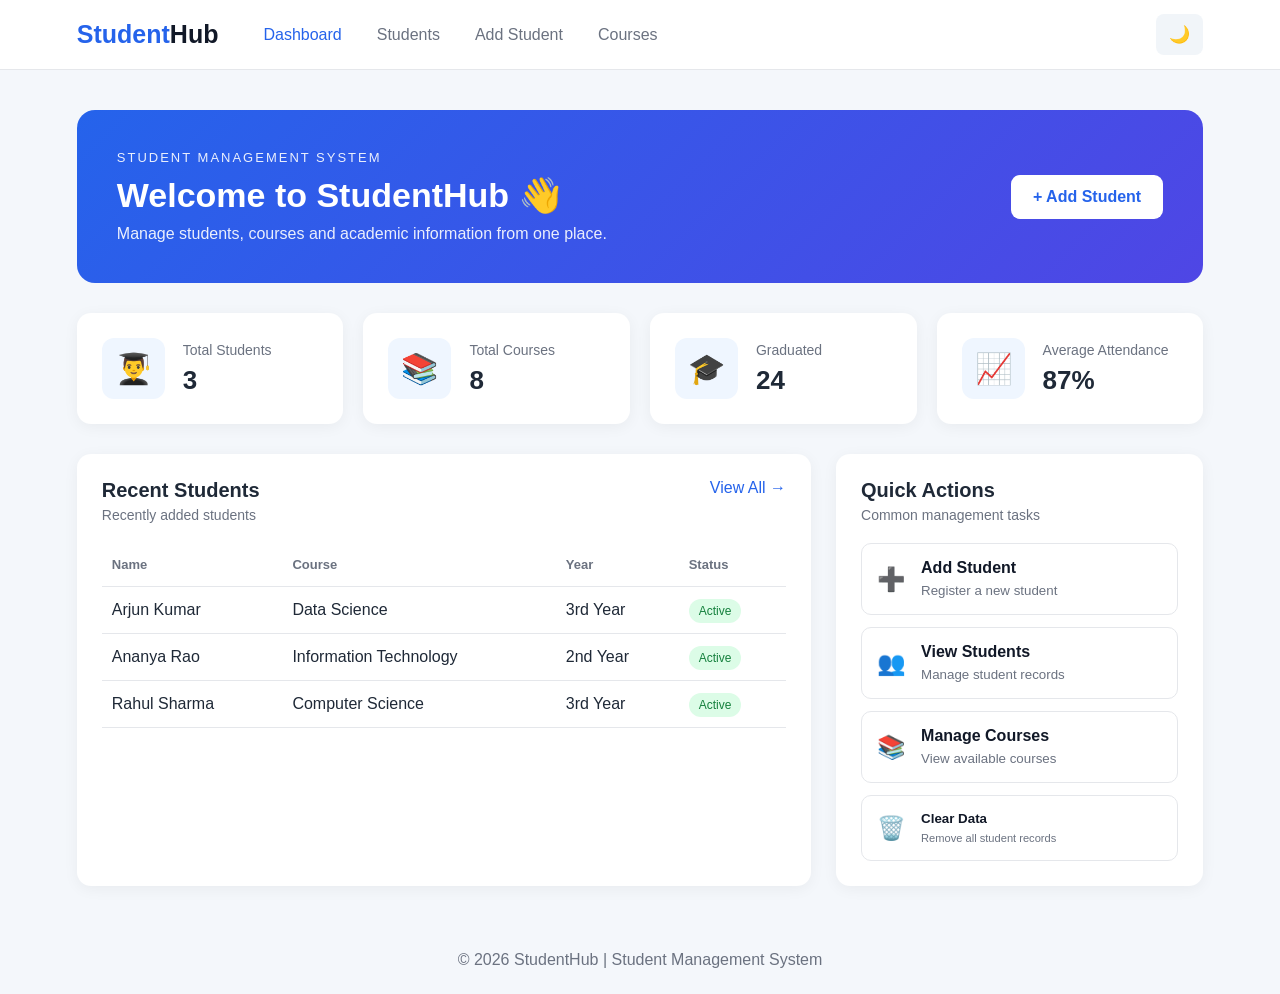
==== index.html @ ee4e0fce "Created Student Management System" ====
<!DOCTYPE html>
<html lang="en">
<head>
    <meta charset="UTF-8">
    <meta name="viewport" content="width=device-width, initial-scale=1.0">
    <title>Student Management System</title>
    <link rel="stylesheet" href="css/style.css">
</head>
<body>

    <header class="topbar">
        <div class="logo">Student<span>Hub</span></div>

        <nav>
            <a href="index.html" class="active">Dashboard</a>
            <a href="students.html">Students</a>
            <a href="add-student.html">Add Student</a>
            <a href="courses.html">Courses</a>
        </nav>

        <button class="theme-btn" onclick="toggleTheme()">🌙</button>
    </header>

    <main class="container">

        <section class="welcome">
            <div>
                <p class="small-title">STUDENT MANAGEMENT SYSTEM</p>
                <h1>Welcome to StudentHub 👋</h1>
                <p>Manage students, courses and academic information from one place.</p>
            </div>

            <a href="add-student.html" class="primary-btn">
                + Add Student
            </a>
        </section>

        <section class="stats">

            <div class="stat-card">
                <div class="stat-icon">👨‍🎓</div>
                <div>
                    <p>Total Students</p>
                    <h2 id="totalStudents">0</h2>
                </div>
            </div>

            <div class="stat-card">
                <div class="stat-icon">📚</div>
                <div>
                    <p>Total Courses</p>
                    <h2>8</h2>
                </div>
            </div>

            <div class="stat-card">
                <div class="stat-icon">🎓</div>
                <div>
                    <p>Graduated</p>
                    <h2>24</h2>
                </div>
            </div>

            <div class="stat-card">
                <div class="stat-icon">📈</div>
                <div>
                    <p>Average Attendance</p>
                    <h2>87%</h2>
                </div>
            </div>

        </section>

        <section class="content-grid">

            <div class="card">
                <div class="card-header">
                    <div>
                        <h2>Recent Students</h2>
                        <p>Recently added students</p>
                    </div>

                    <a href="students.html">View All →</a>
                </div>

                <div class="table-container">
                    <table>
                        <thead>
                            <tr>
                                <th>Name</th>
                                <th>Course</th>
                                <th>Year</th>
                                <th>Status</th>
                            </tr>
                        </thead>

                        <tbody id="recentStudents">
                        </tbody>
                    </table>
                </div>
            </div>

            <div class="card">
                <div class="card-header">
                    <div>
                        <h2>Quick Actions</h2>
                        <p>Common management tasks</p>
                    </div>
                </div>

                <div class="quick-actions">

                    <a href="add-student.html" class="action">
                        <span>➕</span>
                        <div>
                            <strong>Add Student</strong>
                            <small>Register a new student</small>
                        </div>
                    </a>

                    <a href="students.html" class="action">
                        <span>👥</span>
                        <div>
                            <strong>View Students</strong>
                            <small>Manage student records</small>
                        </div>
                    </a>

                    <a href="courses.html" class="action">
                        <span>📚</span>
                        <div>
                            <strong>Manage Courses</strong>
                            <small>View available courses</small>
                        </div>
                    </a>

                    <button class="action" onclick="clearStudents()">
                        <span>🗑️</span>
                        <div>
                            <strong>Clear Data</strong>
                            <small>Remove all student records</small>
                        </div>
                    </button>

                </div>
            </div>

        </section>

    </main>

    <footer>
        <p>© 2026 StudentHub | Student Management System</p>
    </footer>

    <script src="js/main.js"></script>

</body>
</html>
---- css/style.css ----
* {
    margin: 0;
    padding: 0;
    box-sizing: border-box;
}

body {
    font-family: Arial, sans-serif;
    background: #f4f7fb;
    color: #1f2937;
    min-height: 100vh;
}

.topbar {
    background: #ffffff;
    height: 70px;
    display: flex;
    align-items: center;
    padding: 0 6%;
    border-bottom: 1px solid #e5e7eb;
    gap: 40px;
}

.logo {
    font-size: 25px;
    font-weight: bold;
    color: #2563eb;
}

.logo span {
    color: #111827;
}

nav {
    display: flex;
    gap: 25px;
    flex: 1;
}

nav a {
    text-decoration: none;
    color: #6b7280;
    font-weight: 500;
    padding: 25px 5px;
}

nav a:hover,
nav a.active {
    color: #2563eb;
}

.theme-btn {
    border: none;
    background: #f1f5f9;
    padding: 10px 13px;
    border-radius: 8px;
    cursor: pointer;
    font-size: 17px;
}

.container {
    width: 88%;
    max-width: 1300px;
    margin: 40px auto;
}

.welcome {
    background: linear-gradient(135deg, #2563eb, #4f46e5);
    color: white;
    padding: 40px;
    border-radius: 18px;
    display: flex;
    justify-content: space-between;
    align-items: center;
    margin-bottom: 30px;
}

.small-title {
    font-size: 13px;
    letter-spacing: 2px;
    opacity: 0.8;
    margin-bottom: 10px;
}

.welcome h1 {
    font-size: 34px;
    margin-bottom: 10px;
}

.welcome p {
    opacity: 0.9;
}

.primary-btn {
    background: white;
    color: #2563eb;
    padding: 13px 22px;
    border-radius: 9px;
    text-decoration: none;
    font-weight: bold;
}

.stats {
    display: grid;
    grid-template-columns: repeat(4, 1fr);
    gap: 20px;
    margin-bottom: 30px;
}

.stat-card {
    background: white;
    padding: 25px;
    border-radius: 14px;
    display: flex;
    align-items: center;
    gap: 18px;
    box-shadow: 0 3px 15px rgba(0, 0, 0, 0.05);
}

.stat-icon {
    font-size: 30px;
    background: #eff6ff;
    padding: 13px;
    border-radius: 12px;
}

.stat-card p {
    color: #6b7280;
    font-size: 14px;
    margin-bottom: 7px;
}

.stat-card h2 {
    font-size: 26px;
}

.content-grid {
    display: grid;
    grid-template-columns: 2fr 1fr;
    gap: 25px;
}

.card {
    background: white;
    border-radius: 14px;
    padding: 25px;
    box-shadow: 0 3px 15px rgba(0, 0, 0, 0.05);
}

.card-header {
    display: flex;
    justify-content: space-between;
    margin-bottom: 20px;
}

.card-header h2 {
    font-size: 20px;
    margin-bottom: 5px;
}

.card-header p {
    color: #6b7280;
    font-size: 14px;
}

.card-header a {
    color: #2563eb;
    text-decoration: none;
}

table {
    width: 100%;
    border-collapse: collapse;
}

th,
td {
    text-align: left;
    padding: 14px 10px;
    border-bottom: 1px solid #e5e7eb;
}

th {
    color: #6b7280;
    font-size: 13px;
}

.status {
    background: #dcfce7;
    color: #15803d;
    padding: 5px 10px;
    border-radius: 20px;
    font-size: 12px;
}

.quick-actions {
    display: flex;
    flex-direction: column;
    gap: 12px;
}

.action {
    display: flex;
    align-items: center;
    gap: 15px;
    padding: 15px;
    border: 1px solid #e5e7eb;
    border-radius: 10px;
    text-decoration: none;
    color: #111827;
    background: white;
    cursor: pointer;
    text-align: left;
}

.action:hover {
    background: #f8fafc;
    border-color: #2563eb;
}

.action span {
    font-size: 23px;
}

.action strong {
    display: block;
    margin-bottom: 4px;
}

.action small {
    color: #6b7280;
}

footer {
    text-align: center;
    padding: 25px;
    color: #6b7280;
    margin-top: 30px;
}

@media (max-width: 900px) {
    .stats {
        grid-template-columns: repeat(2, 1fr);
    }

    .content-grid {
        grid-template-columns: 1fr;
    }

    nav {
        display: none;
    }
}

@media (max-width: 600px) {
    .stats {
        grid-template-columns: 1fr;
    }

    .welcome {
        flex-direction: column;
        align-items: flex-start;
        gap: 25px;
    }

    .welcome h1 {
        font-size: 26px;
    }
}
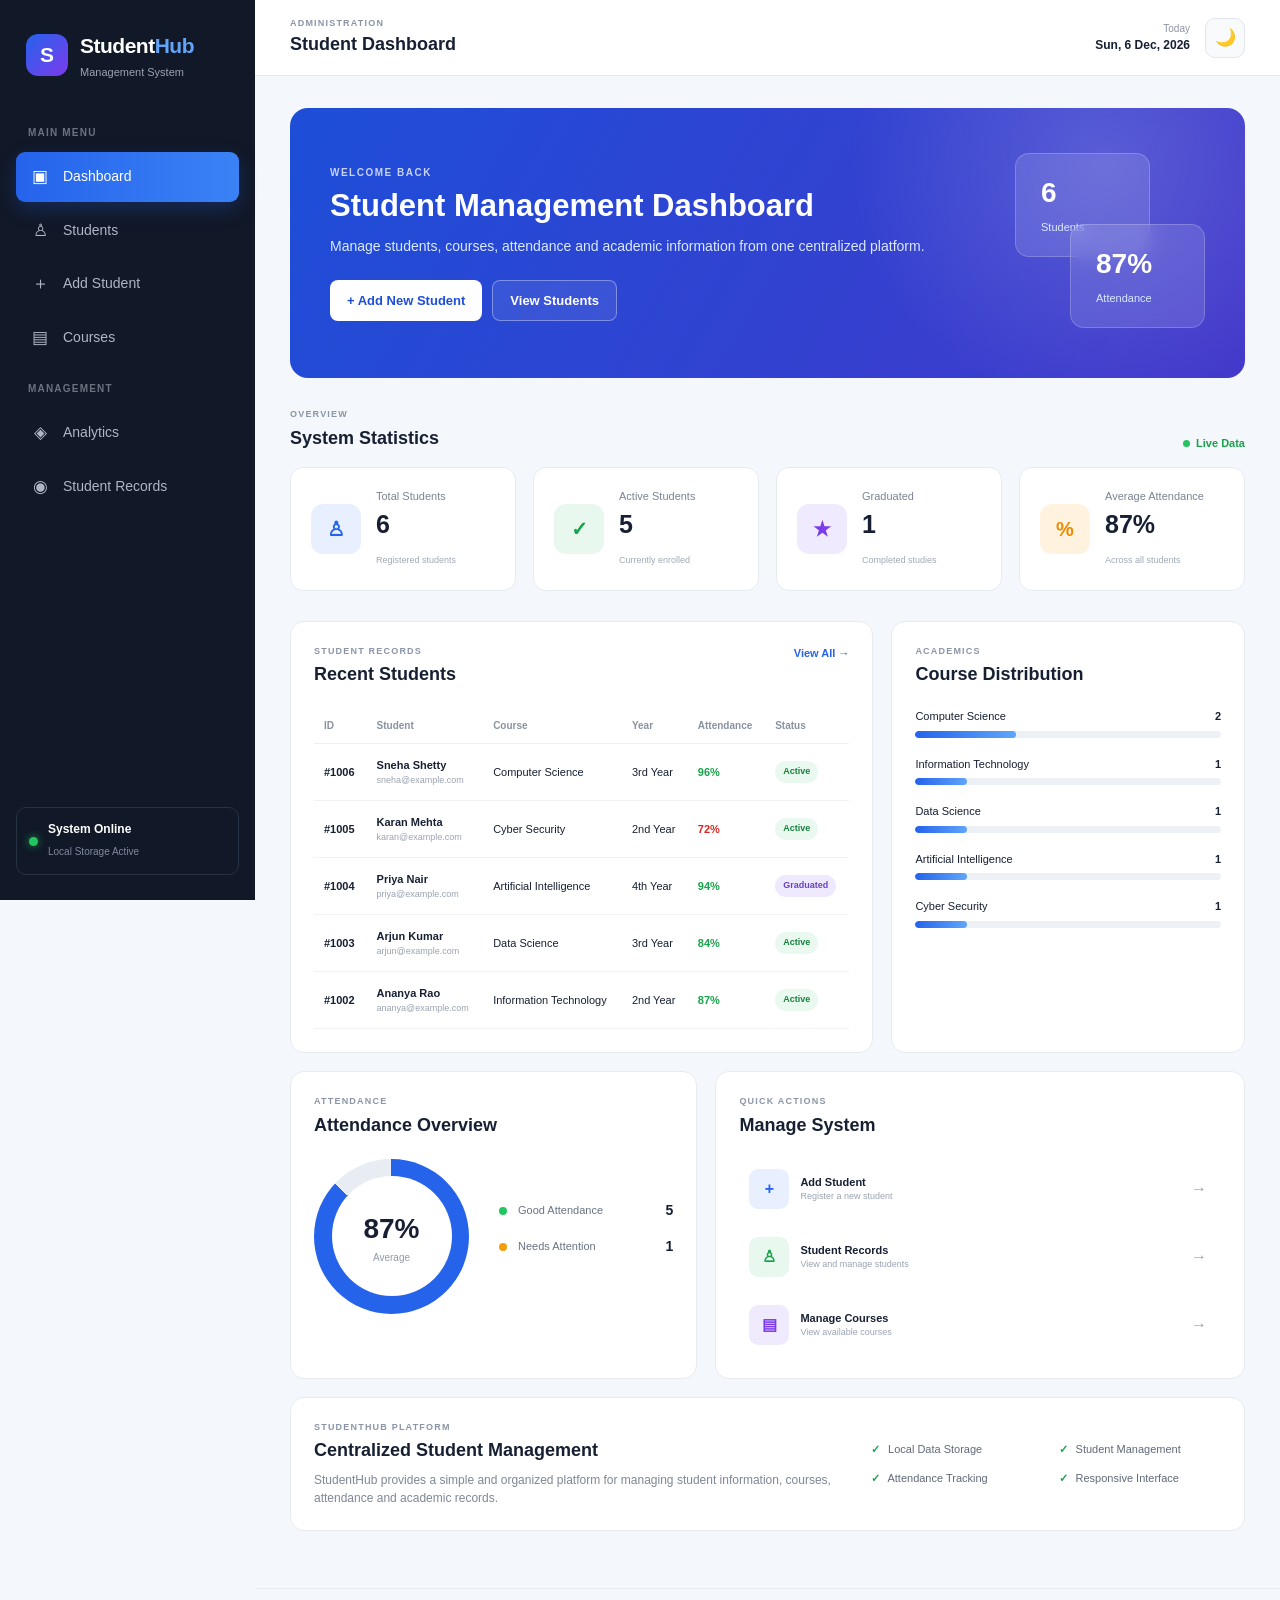
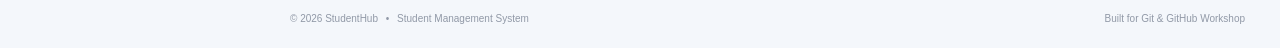
==== commit ff529a95: "Upgraded StudentHub professional dashboard" ====
--- a/index.html
+++ b/index.html
@@ -1,159 +1,638 @@
 <!DOCTYPE html>
 <html lang="en">
+
 <head>
     <meta charset="UTF-8">
     <meta name="viewport" content="width=device-width, initial-scale=1.0">
-    <title>Student Management System</title>
+
+    <title>StudentHub - Dashboard</title>
+
     <link rel="stylesheet" href="css/style.css">
 </head>
+
 <body>
 
-    <header class="topbar">
-        <div class="logo">Student<span>Hub</span></div>
-
-        <nav>
-            <a href="index.html" class="active">Dashboard</a>
-            <a href="students.html">Students</a>
-            <a href="add-student.html">Add Student</a>
-            <a href="courses.html">Courses</a>
+    <!-- SIDEBAR -->
+
+    <aside class="sidebar">
+
+        <div class="brand">
+            <div class="brand-icon">S</div>
+
+            <div>
+                <h2>Student<span>Hub</span></h2>
+                <p>Management System</p>
+            </div>
+        </div>
+
+
+        <nav class="sidebar-nav">
+
+            <p class="nav-title">MAIN MENU</p>
+
+            <a href="index.html" class="nav-link active">
+                <span>▣</span>
+                Dashboard
+            </a>
+
+            <a href="students.html" class="nav-link">
+                <span>♙</span>
+                Students
+            </a>
+
+            <a href="add-student.html" class="nav-link">
+                <span>＋</span>
+                Add Student
+            </a>
+
+            <a href="courses.html" class="nav-link">
+                <span>▤</span>
+                Courses
+            </a>
+
+            <p class="nav-title">MANAGEMENT</p>
+
+            <a href="dashboard.html" class="nav-link">
+                <span>◈</span>
+                Analytics
+            </a>
+
+            <a href="students.html" class="nav-link">
+                <span>◉</span>
+                Student Records
+            </a>
+
         </nav>
 
-        <button class="theme-btn" onclick="toggleTheme()">🌙</button>
-    </header>
-
-    <main class="container">
-
-        <section class="welcome">
-            <div>
-                <p class="small-title">STUDENT MANAGEMENT SYSTEM</p>
-                <h1>Welcome to StudentHub 👋</h1>
-                <p>Manage students, courses and academic information from one place.</p>
+
+        <div class="sidebar-bottom">
+
+            <div class="system-status">
+                <span class="status-dot"></span>
+
+                <div>
+                    <strong>System Online</strong>
+                    <small>Local Storage Active</small>
+                </div>
             </div>
 
-            <a href="add-student.html" class="primary-btn">
-                + Add Student
-            </a>
-        </section>
-
-        <section class="stats">
-
-            <div class="stat-card">
-                <div class="stat-icon">👨‍🎓</div>
+        </div>
+
+    </aside>
+
+
+    <!-- MAIN AREA -->
+
+    <div class="main-wrapper">
+
+        <!-- TOPBAR -->
+
+        <header class="topbar">
+
+            <div class="mobile-brand">
+                Student<span>Hub</span>
+            </div>
+
+            <div class="topbar-left">
+
+                <button
+                    class="mobile-menu"
+                    onclick="toggleSidebar()"
+                    aria-label="Open menu"
+                >
+                    ☰
+                </button>
+
                 <div>
-                    <p>Total Students</p>
-                    <h2 id="totalStudents">0</h2>
-                </div>
+                    <p class="topbar-label">ADMINISTRATION</p>
+                    <h3>Student Dashboard</h3>
+                </div>
+
             </div>
 
-            <div class="stat-card">
-                <div class="stat-icon">📚</div>
+
+            <div class="topbar-right">
+
+                <div class="date-box">
+                    <span>Today</span>
+                    <strong id="currentDate">--</strong>
+                </div>
+
+                <button
+                    class="theme-btn"
+                    onclick="toggleTheme()"
+                    title="Toggle dark mode"
+                >
+                    🌙
+                </button>
+
+            </div>
+
+        </header>
+
+
+        <!-- CONTENT -->
+
+        <main class="dashboard-content">
+
+
+            <!-- WELCOME -->
+
+            <section class="welcome-banner">
+
+                <div class="welcome-content">
+
+                    <p class="welcome-small">
+                        WELCOME BACK
+                    </p>
+
+                    <h1>
+                        Student Management Dashboard
+                    </h1>
+
+                    <p>
+                        Manage students, courses, attendance and academic
+                        information from one centralized platform.
+                    </p>
+
+                    <div class="welcome-actions">
+
+                        <a
+                            href="add-student.html"
+                            class="primary-btn"
+                        >
+                            + Add New Student
+                        </a>
+
+                        <a
+                            href="students.html"
+                            class="outline-btn"
+                        >
+                            View Students
+                        </a>
+
+                    </div>
+
+                </div>
+
+
+                <div class="welcome-decoration">
+
+                    <div class="floating-card card-one">
+                        <strong id="bannerStudents">0</strong>
+                        <span>Students</span>
+                    </div>
+
+                    <div class="floating-card card-two">
+                        <strong id="bannerAttendance">0%</strong>
+                        <span>Attendance</span>
+                    </div>
+
+                </div>
+
+            </section>
+
+
+            <!-- STATISTICS -->
+
+            <section class="section-heading">
+
                 <div>
-                    <p>Total Courses</p>
-                    <h2>8</h2>
-                </div>
-            </div>
-
-            <div class="stat-card">
-                <div class="stat-icon">🎓</div>
-                <div>
-                    <p>Graduated</p>
-                    <h2>24</h2>
-                </div>
-            </div>
-
-            <div class="stat-card">
-                <div class="stat-icon">📈</div>
-                <div>
-                    <p>Average Attendance</p>
-                    <h2>87%</h2>
-                </div>
-            </div>
-
-        </section>
-
-        <section class="content-grid">
-
-            <div class="card">
-                <div class="card-header">
+                    <p class="section-label">OVERVIEW</p>
+                    <h2>System Statistics</h2>
+                </div>
+
+                <span class="live-indicator">
+                    <span></span>
+                    Live Data
+                </span>
+
+            </section>
+
+
+            <section class="stats-grid">
+
+
+                <div class="stat-card">
+
+                    <div class="stat-icon blue">
+                        ♙
+                    </div>
+
+                    <div class="stat-info">
+
+                        <p>Total Students</p>
+
+                        <h2 id="totalStudents">
+                            0
+                        </h2>
+
+                        <span class="stat-description">
+                            Registered students
+                        </span>
+
+                    </div>
+
+                </div>
+
+
+                <div class="stat-card">
+
+                    <div class="stat-icon green">
+                        ✓
+                    </div>
+
+                    <div class="stat-info">
+
+                        <p>Active Students</p>
+
+                        <h2 id="activeStudents">
+                            0
+                        </h2>
+
+                        <span class="stat-description">
+                            Currently enrolled
+                        </span>
+
+                    </div>
+
+                </div>
+
+
+                <div class="stat-card">
+
+                    <div class="stat-icon purple">
+                        ★
+                    </div>
+
+                    <div class="stat-info">
+
+                        <p>Graduated</p>
+
+                        <h2 id="graduatedStudents">
+                            0
+                        </h2>
+
+                        <span class="stat-description">
+                            Completed studies
+                        </span>
+
+                    </div>
+
+                </div>
+
+
+                <div class="stat-card">
+
+                    <div class="stat-icon orange">
+                        %
+                    </div>
+
+                    <div class="stat-info">
+
+                        <p>Average Attendance</p>
+
+                        <h2 id="averageAttendance">
+                            0%
+                        </h2>
+
+                        <span class="stat-description">
+                            Across all students
+                        </span>
+
+                    </div>
+
+                </div>
+
+            </section>
+
+
+            <!-- MAIN GRID -->
+
+            <section class="dashboard-grid">
+
+
+                <!-- RECENT STUDENTS -->
+
+                <div class="dashboard-card large-card">
+
+                    <div class="card-heading">
+
+                        <div>
+
+                            <p class="section-label">
+                                STUDENT RECORDS
+                            </p>
+
+                            <h2>
+                                Recent Students
+                            </h2>
+
+                        </div>
+
+                        <a href="students.html">
+                            View All →
+                        </a>
+
+                    </div>
+
+
+                    <div class="table-wrapper">
+
+                        <table class="dashboard-table">
+
+                            <thead>
+
+                                <tr>
+                                    <th>ID</th>
+                                    <th>Student</th>
+                                    <th>Course</th>
+                                    <th>Year</th>
+                                    <th>Attendance</th>
+                                    <th>Status</th>
+                                </tr>
+
+                            </thead>
+
+                            <tbody id="recentStudents">
+                            </tbody>
+
+                        </table>
+
+                    </div>
+
+
+                    <p
+                        id="dashboardEmpty"
+                        class="empty-message"
+                    >
+                        No students registered yet.
+                    </p>
+
+                </div>
+
+
+                <!-- COURSE DISTRIBUTION -->
+
+                <div class="dashboard-card">
+
+                    <div class="card-heading">
+
+                        <div>
+
+                            <p class="section-label">
+                                ACADEMICS
+                            </p>
+
+                            <h2>
+                                Course Distribution
+                            </h2>
+
+                        </div>
+
+                    </div>
+
+
+                    <div id="courseDistribution">
+
+                    </div>
+
+                </div>
+
+            </section>
+
+
+            <!-- SECOND ROW -->
+
+            <section class="dashboard-grid second-grid">
+
+
+                <!-- ATTENDANCE -->
+
+                <div class="dashboard-card">
+
+                    <div class="card-heading">
+
+                        <div>
+
+                            <p class="section-label">
+                                ATTENDANCE
+                            </p>
+
+                            <h2>
+                                Attendance Overview
+                            </h2>
+
+                        </div>
+
+                    </div>
+
+
+                    <div class="attendance-overview">
+
+                        <div
+                            class="attendance-circle"
+                            id="attendanceCircle"
+                        >
+
+                            <div>
+
+                                <strong id="attendanceValue">
+                                    0%
+                                </strong>
+
+                                <span>Average</span>
+
+                            </div>
+
+                        </div>
+
+
+                        <div class="attendance-details">
+
+                            <div>
+                                <span class="legend-dot good"></span>
+                                <p>Good Attendance</p>
+                                <strong id="goodAttendance">0</strong>
+                            </div>
+
+                            <div>
+                                <span class="legend-dot warning"></span>
+                                <p>Needs Attention</p>
+                                <strong id="lowAttendance">0</strong>
+                            </div>
+
+                        </div>
+
+                    </div>
+
+                </div>
+
+
+                <!-- QUICK ACTIONS -->
+
+                <div class="dashboard-card">
+
+                    <div class="card-heading">
+
+                        <div>
+
+                            <p class="section-label">
+                                QUICK ACTIONS
+                            </p>
+
+                            <h2>
+                                Manage System
+                            </h2>
+
+                        </div>
+
+                    </div>
+
+
+                    <div class="quick-actions">
+
+                        <a
+                            href="add-student.html"
+                            class="quick-action"
+                        >
+
+                            <div class="quick-icon blue">
+                                +
+                            </div>
+
+                            <div>
+                                <strong>Add Student</strong>
+                                <span>Register a new student</span>
+                            </div>
+
+                            <b>→</b>
+
+                        </a>
+
+
+                        <a
+                            href="students.html"
+                            class="quick-action"
+                        >
+
+                            <div class="quick-icon green">
+                                ♙
+                            </div>
+
+                            <div>
+                                <strong>Student Records</strong>
+                                <span>View and manage students</span>
+                            </div>
+
+                            <b>→</b>
+
+                        </a>
+
+
+                        <a
+                            href="courses.html"
+                            class="quick-action"
+                        >
+
+                            <div class="quick-icon purple">
+                                ▤
+                            </div>
+
+                            <div>
+                                <strong>Manage Courses</strong>
+                                <span>View available courses</span>
+                            </div>
+
+                            <b>→</b>
+
+                        </a>
+
+                    </div>
+
+                </div>
+
+            </section>
+
+
+            <!-- SYSTEM INFORMATION -->
+
+            <section class="dashboard-card system-card">
+
+                <div class="system-card-content">
+
                     <div>
-                        <h2>Recent Students</h2>
-                        <p>Recently added students</p>
-                    </div>
-
-                    <a href="students.html">View All →</a>
-                </div>
-
-                <div class="table-container">
-                    <table>
-                        <thead>
-                            <tr>
-                                <th>Name</th>
-                                <th>Course</th>
-                                <th>Year</th>
-                                <th>Status</th>
-                            </tr>
-                        </thead>
-
-                        <tbody id="recentStudents">
-                        </tbody>
-                    </table>
-                </div>
-            </div>
-
-            <div class="card">
-                <div class="card-header">
-                    <div>
-                        <h2>Quick Actions</h2>
-                        <p>Common management tasks</p>
-                    </div>
-                </div>
-
-                <div class="quick-actions">
-
-                    <a href="add-student.html" class="action">
-                        <span>➕</span>
-                        <div>
-                            <strong>Add Student</strong>
-                            <small>Register a new student</small>
-                        </div>
-                    </a>
-
-                    <a href="students.html" class="action">
-                        <span>👥</span>
-                        <div>
-                            <strong>View Students</strong>
-                            <small>Manage student records</small>
-                        </div>
-                    </a>
-
-                    <a href="courses.html" class="action">
-                        <span>📚</span>
-                        <div>
-                            <strong>Manage Courses</strong>
-                            <small>View available courses</small>
-                        </div>
-                    </a>
-
-                    <button class="action" onclick="clearStudents()">
-                        <span>🗑️</span>
-                        <div>
-                            <strong>Clear Data</strong>
-                            <small>Remove all student records</small>
-                        </div>
-                    </button>
-
-                </div>
-            </div>
-
-        </section>
-
-    </main>
-
-    <footer>
-        <p>© 2026 StudentHub | Student Management System</p>
-    </footer>
+
+                        <p class="section-label">
+                            STUDENTHUB PLATFORM
+                        </p>
+
+                        <h2>
+                            Centralized Student Management
+                        </h2>
+
+                        <p>
+                            StudentHub provides a simple and organized
+                            platform for managing student information,
+                            courses, attendance and academic records.
+                        </p>
+
+                    </div>
+
+
+                    <div class="system-features">
+
+                        <div>
+                            <span>✓</span>
+                            Local Data Storage
+                        </div>
+
+                        <div>
+                            <span>✓</span>
+                            Student Management
+                        </div>
+
+                        <div>
+                            <span>✓</span>
+                            Attendance Tracking
+                        </div>
+
+                        <div>
+                            <span>✓</span>
+                            Responsive Interface
+                        </div>
+
+                    </div>
+
+                </div>
+
+            </section>
+
+
+        </main>
+
+
+        <!-- FOOTER -->
+
+        <footer>
+
+            <p>
+                © 2026 StudentHub
+                <span>•</span>
+                Student Management System
+            </p>
+
+            <p>
+                Built for Git & GitHub Workshop
+            </p>
+
+        </footer>
+
+    </div>
+
 
     <script src="js/main.js"></script>
 
 </body>
+
 </html>
--- a/css/style.css
+++ b/css/style.css
@@ -1,269 +1,1320 @@
+/* =========================================
+   STUDENTHUB - PROFESSIONAL STYLE
+   ========================================= */
+
+
+/* ---------- RESET ---------- */
+
 * {
     margin: 0;
     padding: 0;
     box-sizing: border-box;
 }
 
+
+html {
+    scroll-behavior: smooth;
+}
+
+
 body {
-    font-family: Arial, sans-serif;
+    font-family: Arial, Helvetica, sans-serif;
     background: #f4f7fb;
-    color: #1f2937;
+    color: #172033;
+    line-height: 1.5;
+    transition: background 0.3s, color 0.3s;
+}
+
+
+a {
+    text-decoration: none;
+    color: inherit;
+}
+
+
+button,
+input,
+select {
+    font-family: inherit;
+}
+
+
+/* ---------- SIDEBAR ---------- */
+
+.sidebar {
+    position: fixed;
+    left: 0;
+    top: 0;
+    width: 255px;
+    height: 100vh;
+    background: #111827;
+    color: white;
+    padding: 25px 16px;
+    display: flex;
+    flex-direction: column;
+    z-index: 1000;
+}
+
+
+.brand {
+    display: flex;
+    align-items: center;
+    gap: 12px;
+    padding: 5px 10px 30px;
+}
+
+
+.brand-icon {
+    width: 42px;
+    height: 42px;
+    border-radius: 12px;
+    background: linear-gradient(135deg, #2563eb, #7c3aed);
+    display: flex;
+    align-items: center;
+    justify-content: center;
+    font-size: 21px;
+    font-weight: bold;
+}
+
+
+.brand h2 {
+    font-size: 21px;
+    letter-spacing: -0.5px;
+}
+
+
+.brand h2 span {
+    color: #60a5fa;
+}
+
+
+.brand p {
+    color: #9ca3af;
+    font-size: 11px;
+    margin-top: 2px;
+}
+
+
+.nav-title {
+    color: #6b7280;
+    font-size: 10px;
+    font-weight: bold;
+    letter-spacing: 1.2px;
+    padding: 15px 12px 8px;
+}
+
+
+.nav-link {
+    display: flex;
+    align-items: center;
+    gap: 13px;
+    padding: 12px 14px;
+    margin: 4px 0;
+    border-radius: 9px;
+    color: #aeb6c5;
+    font-size: 14px;
+    transition: 0.2s;
+}
+
+
+.nav-link span {
+    width: 20px;
+    text-align: center;
+    font-size: 17px;
+}
+
+
+.nav-link:hover {
+    background: #1f2937;
+    color: white;
+}
+
+
+.nav-link.active {
+    background: linear-gradient(
+        90deg,
+        #2563eb,
+        #3b82f6
+    );
+    color: white;
+    box-shadow: 0 7px 20px rgba(37, 99, 235, 0.25);
+}
+
+
+.sidebar-bottom {
+    margin-top: auto;
+}
+
+
+.system-status {
+    border: 1px solid #273244;
+    border-radius: 10px;
+    padding: 12px;
+    display: flex;
+    gap: 10px;
+    align-items: center;
+}
+
+
+.status-dot {
+    width: 9px;
+    height: 9px;
+    background: #22c55e;
+    border-radius: 50%;
+    box-shadow: 0 0 8px rgba(34, 197, 94, 0.7);
+}
+
+
+.system-status strong {
+    display: block;
+    font-size: 12px;
+}
+
+
+.system-status small {
+    color: #7f8a9d;
+    font-size: 10px;
+}
+
+
+/* ---------- MAIN ---------- */
+
+.main-wrapper {
+    margin-left: 255px;
     min-height: 100vh;
 }
 
+
+/* ---------- TOPBAR ---------- */
+
 .topbar {
-    background: #ffffff;
-    height: 70px;
-    display: flex;
-    align-items: center;
-    padding: 0 6%;
-    border-bottom: 1px solid #e5e7eb;
-    gap: 40px;
-}
-
-.logo {
+    height: 76px;
+    background: white;
+    border-bottom: 1px solid #e5e9f0;
+    padding: 0 35px;
+    display: flex;
+    align-items: center;
+    justify-content: space-between;
+    position: sticky;
+    top: 0;
+    z-index: 500;
+}
+
+
+.topbar-left {
+    display: flex;
+    align-items: center;
+    gap: 15px;
+}
+
+
+.topbar-label {
+    color: #8a94a6;
+    font-size: 9px;
+    font-weight: bold;
+    letter-spacing: 1.2px;
+}
+
+
+.topbar h3 {
+    font-size: 18px;
+    margin-top: 1px;
+}
+
+
+.topbar-right {
+    display: flex;
+    align-items: center;
+    gap: 15px;
+}
+
+
+.date-box {
+    display: flex;
+    flex-direction: column;
+    text-align: right;
+}
+
+
+.date-box span {
+    color: #8b95a7;
+    font-size: 10px;
+}
+
+
+.date-box strong {
+    font-size: 12px;
+}
+
+
+.theme-btn {
+    border: 1px solid #e1e6ee;
+    background: #f8fafc;
+    width: 40px;
+    height: 40px;
+    border-radius: 10px;
+    cursor: pointer;
+    font-size: 17px;
+}
+
+
+.mobile-menu,
+.mobile-brand {
+    display: none;
+}
+
+
+/* ---------- CONTENT ---------- */
+
+.dashboard-content {
+    padding: 32px 35px;
+    max-width: 1600px;
+    margin: auto;
+}
+
+
+/* ---------- WELCOME ---------- */
+
+.welcome-banner {
+    min-height: 235px;
+    border-radius: 18px;
+    padding: 35px 40px;
+    color: white;
+    background:
+        radial-gradient(
+            circle at 85% 20%,
+            rgba(255,255,255,0.16),
+            transparent 30%
+        ),
+        linear-gradient(
+            120deg,
+            #1d4ed8,
+            #4338ca
+        );
+    display: flex;
+    justify-content: space-between;
+    align-items: center;
+    overflow: hidden;
+    position: relative;
+    margin-bottom: 30px;
+}
+
+
+.welcome-content {
+    max-width: 700px;
+    position: relative;
+    z-index: 2;
+}
+
+
+.welcome-small {
+    font-size: 10px;
+    font-weight: bold;
+    letter-spacing: 1.5px;
+    opacity: 0.75;
+    margin-bottom: 7px;
+}
+
+
+.welcome-banner h1 {
+    font-size: 31px;
+    line-height: 1.2;
+    margin-bottom: 12px;
+}
+
+
+.welcome-banner p:not(.welcome-small) {
+    color: #dbeafe;
+    font-size: 14px;
+    max-width: 650px;
+}
+
+
+.welcome-actions {
+    display: flex;
+    gap: 10px;
+    margin-top: 23px;
+}
+
+
+.primary-btn,
+.outline-btn {
+    display: inline-flex;
+    align-items: center;
+    justify-content: center;
+    border-radius: 8px;
+    padding: 10px 17px;
+    font-size: 13px;
+    font-weight: bold;
+    cursor: pointer;
+    transition: 0.2s;
+    border: none;
+}
+
+
+.primary-btn {
+    background: #2563eb;
+    color: white;
+}
+
+
+.welcome-banner .primary-btn {
+    background: white;
+    color: #1d4ed8;
+}
+
+
+.primary-btn:hover,
+.outline-btn:hover {
+    transform: translateY(-2px);
+}
+
+
+.outline-btn {
+    color: white;
+    border: 1px solid rgba(255,255,255,0.35);
+    background: rgba(255,255,255,0.08);
+}
+
+
+.welcome-decoration {
+    width: 280px;
+    height: 200px;
+    position: relative;
+}
+
+
+.floating-card {
+    position: absolute;
+    background: rgba(255,255,255,0.12);
+    backdrop-filter: blur(8px);
+    border: 1px solid rgba(255,255,255,0.2);
+    border-radius: 14px;
+    padding: 18px 25px;
+    min-width: 135px;
+}
+
+
+.floating-card strong {
+    display: block;
+    font-size: 28px;
+}
+
+
+.floating-card span {
+    font-size: 11px;
+    color: #dbeafe;
+}
+
+
+.card-one {
+    right: 55px;
+    top: 10px;
+}
+
+
+.card-two {
+    right: 0;
+    bottom: 15px;
+}
+
+
+/* ---------- SECTION HEADINGS ---------- */
+
+.section-heading {
+    display: flex;
+    justify-content: space-between;
+    align-items: end;
+    margin-bottom: 15px;
+}
+
+
+.section-label {
+    font-size: 9px;
+    letter-spacing: 1.2px;
+    color: #8b95a7;
+    font-weight: bold;
+    margin-bottom: 3px;
+}
+
+
+.section-heading h2,
+.dashboard-card h2 {
+    font-size: 18px;
+}
+
+
+.live-indicator {
+    display: flex;
+    align-items: center;
+    gap: 6px;
+    color: #16a34a;
+    font-size: 11px;
+    font-weight: bold;
+}
+
+
+.live-indicator span {
+    width: 7px;
+    height: 7px;
+    border-radius: 50%;
+    background: #22c55e;
+}
+
+
+/* ---------- STATISTICS ---------- */
+
+.stats-grid {
+    display: grid;
+    grid-template-columns: repeat(4, 1fr);
+    gap: 17px;
+    margin-bottom: 30px;
+}
+
+
+.stat-card {
+    background: white;
+    border: 1px solid #e7ebf1;
+    border-radius: 13px;
+    padding: 20px;
+    display: flex;
+    align-items: center;
+    gap: 15px;
+    transition: 0.2s;
+}
+
+
+.stat-card:hover {
+    transform: translateY(-3px);
+    box-shadow: 0 10px 25px rgba(15,23,42,0.07);
+}
+
+
+.stat-icon {
+    width: 50px;
+    height: 50px;
+    min-width: 50px;
+    border-radius: 12px;
+    display: flex;
+    align-items: center;
+    justify-content: center;
+    font-weight: bold;
+    font-size: 20px;
+}
+
+
+.stat-icon.blue,
+.quick-icon.blue {
+    background: #e8f0ff;
+    color: #2563eb;
+}
+
+
+.stat-icon.green,
+.quick-icon.green {
+    background: #e8f8ef;
+    color: #16a34a;
+}
+
+
+.stat-icon.purple,
+.quick-icon.purple {
+    background: #f0eafe;
+    color: #7c3aed;
+}
+
+
+.stat-icon.orange {
+    background: #fff3df;
+    color: #ea8b00;
+}
+
+
+.stat-info p {
+    color: #7b8494;
+    font-size: 11px;
+}
+
+
+.stat-info h2 {
     font-size: 25px;
-    font-weight: bold;
+    margin: 2px 0;
+}
+
+
+.stat-description {
+    color: #a1a9b6;
+    font-size: 9px;
+}
+
+
+/* ---------- DASHBOARD GRID ---------- */
+
+.dashboard-grid {
+    display: grid;
+    grid-template-columns: 1.65fr 1fr;
+    gap: 18px;
+    margin-bottom: 18px;
+}
+
+
+.second-grid {
+    grid-template-columns: 1fr 1.3fr;
+}
+
+
+.dashboard-card {
+    background: white;
+    border: 1px solid #e7ebf1;
+    border-radius: 14px;
+    padding: 23px;
+    min-width: 0;
+}
+
+
+.large-card {
+    min-height: 360px;
+}
+
+
+.card-heading {
+    display: flex;
+    align-items: flex-start;
+    justify-content: space-between;
+    margin-bottom: 20px;
+}
+
+
+.card-heading a {
     color: #2563eb;
-}
-
-.logo span {
-    color: #111827;
-}
-
-nav {
-    display: flex;
-    gap: 25px;
+    font-size: 11px;
+    font-weight: bold;
+}
+
+
+/* ---------- TABLE ---------- */
+
+.table-wrapper {
+    overflow-x: auto;
+}
+
+
+.dashboard-table {
+    width: 100%;
+    border-collapse: collapse;
+}
+
+
+.dashboard-table th {
+    color: #8992a1;
+    font-size: 10px;
+    font-weight: bold;
+    text-align: left;
+    padding: 10px;
+    border-bottom: 1px solid #edf0f4;
+    white-space: nowrap;
+}
+
+
+.dashboard-table td {
+    padding: 13px 10px;
+    border-bottom: 1px solid #f0f2f5;
+    font-size: 11px;
+    white-space: nowrap;
+}
+
+
+.dashboard-table tbody tr:hover {
+    background: #f8fafc;
+}
+
+
+.student-name {
+    font-weight: bold;
+}
+
+
+.student-email {
+    display: block;
+    color: #9aa3b1;
+    font-size: 9px;
+}
+
+
+.attendance-good {
+    color: #16a34a;
+    font-weight: bold;
+}
+
+
+.attendance-low {
+    color: #dc2626;
+    font-weight: bold;
+}
+
+
+.status-badge {
+    display: inline-block;
+    padding: 4px 8px;
+    border-radius: 20px;
+    font-size: 9px;
+    font-weight: bold;
+}
+
+
+.status-active {
+    background: #e9f9ef;
+    color: #16803b;
+}
+
+
+.status-graduated {
+    background: #eee9ff;
+    color: #6941c6;
+}
+
+
+.status-inactive {
+    background: #f1f3f5;
+    color: #68707c;
+}
+
+
+.empty-message {
+    display: none;
+    text-align: center;
+    padding: 30px;
+    color: #8d96a5;
+    font-size: 13px;
+}
+
+
+/* ---------- COURSE DISTRIBUTION ---------- */
+
+.course-item {
+    margin-bottom: 18px;
+}
+
+
+.course-info {
+    display: flex;
+    justify-content: space-between;
+    margin-bottom: 6px;
+}
+
+
+.course-info span {
+    font-size: 11px;
+}
+
+
+.course-info strong {
+    font-size: 11px;
+}
+
+
+.progress-bar {
+    height: 7px;
+    background: #edf1f6;
+    border-radius: 10px;
+    overflow: hidden;
+}
+
+
+.progress-fill {
+    height: 100%;
+    border-radius: 10px;
+    background: linear-gradient(
+        90deg,
+        #2563eb,
+        #60a5fa
+    );
+    transition: width 0.5s;
+}
+
+
+/* ---------- ATTENDANCE ---------- */
+
+.attendance-overview {
+    display: flex;
+    align-items: center;
+    gap: 30px;
+}
+
+
+.attendance-circle {
+    width: 155px;
+    height: 155px;
+    min-width: 155px;
+    border-radius: 50%;
+    background: conic-gradient(
+        #2563eb 0deg,
+        #2563eb 0deg,
+        #e8edf4 0deg
+    );
+    display: flex;
+    align-items: center;
+    justify-content: center;
+}
+
+
+.attendance-circle::before {
+    content: "";
+    position: absolute;
+}
+
+
+.attendance-circle > div {
+    width: 120px;
+    height: 120px;
+    border-radius: 50%;
+    background: white;
+    display: flex;
+    flex-direction: column;
+    align-items: center;
+    justify-content: center;
+}
+
+
+.attendance-circle strong {
+    font-size: 28px;
+}
+
+
+.attendance-circle span {
+    color: #929aa8;
+    font-size: 10px;
+}
+
+
+.attendance-details {
     flex: 1;
 }
 
-nav a {
-    text-decoration: none;
-    color: #6b7280;
-    font-weight: 500;
-    padding: 25px 5px;
-}
-
-nav a:hover,
-nav a.active {
-    color: #2563eb;
-}
-
-.theme-btn {
-    border: none;
-    background: #f1f5f9;
-    padding: 10px 13px;
+
+.attendance-details > div {
+    display: grid;
+    grid-template-columns: 12px 1fr auto;
+    align-items: center;
+    gap: 7px;
+    margin-bottom: 15px;
+}
+
+
+.attendance-details p {
+    font-size: 11px;
+    color: #697384;
+}
+
+
+.attendance-details strong {
+    font-size: 14px;
+}
+
+
+.legend-dot {
+    width: 8px;
+    height: 8px;
+    border-radius: 50%;
+}
+
+
+.legend-dot.good {
+    background: #22c55e;
+}
+
+
+.legend-dot.warning {
+    background: #f59e0b;
+}
+
+
+/* ---------- QUICK ACTIONS ---------- */
+
+.quick-actions {
+    display: flex;
+    flex-direction: column;
+    gap: 8px;
+}
+
+
+.quick-action {
+    display: grid;
+    grid-template-columns: 40px 1fr 20px;
+    gap: 11px;
+    align-items: center;
+    padding: 10px;
+    border-radius: 10px;
+    transition: 0.2s;
+}
+
+
+.quick-action:hover {
+    background: #f6f8fb;
+}
+
+
+.quick-icon {
+    width: 40px;
+    height: 40px;
+    border-radius: 9px;
+    display: flex;
+    align-items: center;
+    justify-content: center;
+    font-weight: bold;
+}
+
+
+.quick-action strong {
+    display: block;
+    font-size: 11px;
+}
+
+
+.quick-action span {
+    display: block;
+    color: #9aa3b1;
+    font-size: 9px;
+}
+
+
+.quick-action b {
+    color: #9aa3b1;
+}
+
+
+/* ---------- SYSTEM CARD ---------- */
+
+.system-card {
+    margin-bottom: 25px;
+}
+
+
+.system-card-content {
+    display: flex;
+    justify-content: space-between;
+    align-items: center;
+    gap: 30px;
+}
+
+
+.system-card h2 {
+    margin-bottom: 7px;
+}
+
+
+.system-card p:not(.section-label) {
+    color: #7e8795;
+    font-size: 12px;
+    max-width: 700px;
+}
+
+
+.system-features {
+    display: grid;
+    grid-template-columns: 1fr 1fr;
+    gap: 12px 25px;
+    min-width: 350px;
+}
+
+
+.system-features div {
+    color: #606a79;
+    font-size: 11px;
+}
+
+
+.system-features span {
+    color: #16a34a;
+    font-weight: bold;
+    margin-right: 5px;
+}
+
+
+/* ---------- FOOTER ---------- */
+
+footer {
+    padding: 22px 35px;
+    border-top: 1px solid #e5e9f0;
+    display: flex;
+    justify-content: space-between;
+    color: #9199a7;
+    font-size: 10px;
+}
+
+
+footer span {
+    margin: 0 5px;
+}
+
+
+/* ---------- FORM COMPATIBILITY ---------- */
+
+.container {
+    max-width: 1200px;
+    margin: auto;
+    padding: 35px;
+}
+
+
+.topbar:not(.main-wrapper .topbar) {
+    margin-left: 0;
+}
+
+
+.page-heading {
+    display: flex;
+    justify-content: space-between;
+    align-items: center;
+    margin-bottom: 25px;
+}
+
+
+.page-heading h1 {
+    font-size: 30px;
+}
+
+
+.page-heading p {
+    color: #7d8796;
+}
+
+
+.small-title {
+    font-size: 10px !important;
+    font-weight: bold;
+    letter-spacing: 1px;
+    color: #2563eb !important;
+}
+
+
+.card {
+    background: white;
+    border: 1px solid #e7ebf1;
+    border-radius: 14px;
+    padding: 25px;
+}
+
+
+.search-area {
+    display: flex;
+    gap: 12px;
+    margin-bottom: 20px;
+}
+
+
+.search-area input,
+.search-area select,
+.form-group input,
+.form-group select {
+    width: 100%;
+    padding: 11px 13px;
+    border: 1px solid #dce2ea;
+    border-radius: 8px;
+    background: white;
+    color: #172033;
+    outline: none;
+}
+
+
+.search-area input:focus,
+.search-area select:focus,
+.form-group input:focus,
+.form-group select:focus {
+    border-color: #2563eb;
+}
+
+
+.form-grid {
+    display: grid;
+    grid-template-columns: 1fr 1fr;
+    gap: 20px;
+}
+
+
+.form-group label {
+    display: block;
+    font-size: 12px;
+    font-weight: bold;
+    margin-bottom: 7px;
+}
+
+
+.form-actions {
+    display: flex;
+    justify-content: flex-end;
+    gap: 10px;
+    margin-top: 25px;
+}
+
+
+.secondary-btn {
+    display: inline-flex;
+    align-items: center;
+    justify-content: center;
+    padding: 10px 16px;
+    border: 1px solid #dce2ea;
+    background: white;
+    color: #4b5563;
     border-radius: 8px;
     cursor: pointer;
-    font-size: 17px;
-}
-
-.container {
-    width: 88%;
-    max-width: 1300px;
-    margin: 40px auto;
-}
-
-.welcome {
-    background: linear-gradient(135deg, #2563eb, #4f46e5);
-    color: white;
-    padding: 40px;
-    border-radius: 18px;
-    display: flex;
-    justify-content: space-between;
-    align-items: center;
-    margin-bottom: 30px;
-}
-
-.small-title {
-    font-size: 13px;
-    letter-spacing: 2px;
-    opacity: 0.8;
-    margin-bottom: 10px;
-}
-
-.welcome h1 {
-    font-size: 34px;
-    margin-bottom: 10px;
-}
-
-.welcome p {
-    opacity: 0.9;
-}
-
-.primary-btn {
-    background: white;
+    font-size: 12px;
+    font-weight: bold;
+}
+
+
+.action-btn {
+    border: none;
+    border-radius: 6px;
+    padding: 5px 8px;
+    cursor: pointer;
+    font-size: 10px;
+    margin-right: 4px;
+}
+
+
+.edit-btn {
+    background: #e8f0ff;
     color: #2563eb;
-    padding: 13px 22px;
-    border-radius: 9px;
-    text-decoration: none;
-    font-weight: bold;
-}
-
-.stats {
-    display: grid;
-    grid-template-columns: repeat(4, 1fr);
-    gap: 20px;
-    margin-bottom: 30px;
-}
-
-.stat-card {
-    background: white;
-    padding: 25px;
-    border-radius: 14px;
-    display: flex;
-    align-items: center;
-    gap: 18px;
-    box-shadow: 0 3px 15px rgba(0, 0, 0, 0.05);
-}
-
-.stat-icon {
-    font-size: 30px;
-    background: #eff6ff;
-    padding: 13px;
-    border-radius: 12px;
-}
-
-.stat-card p {
-    color: #6b7280;
-    font-size: 14px;
-    margin-bottom: 7px;
-}
-
-.stat-card h2 {
-    font-size: 26px;
-}
-
-.content-grid {
-    display: grid;
-    grid-template-columns: 2fr 1fr;
-    gap: 25px;
-}
-
-.card {
-    background: white;
-    border-radius: 14px;
-    padding: 25px;
-    box-shadow: 0 3px 15px rgba(0, 0, 0, 0.05);
-}
-
-.card-header {
-    display: flex;
-    justify-content: space-between;
-    margin-bottom: 20px;
-}
-
-.card-header h2 {
-    font-size: 20px;
-    margin-bottom: 5px;
-}
-
-.card-header p {
-    color: #6b7280;
-    font-size: 14px;
-}
-
-.card-header a {
-    color: #2563eb;
-    text-decoration: none;
-}
-
-table {
-    width: 100%;
-    border-collapse: collapse;
-}
-
-th,
-td {
-    text-align: left;
-    padding: 14px 10px;
-    border-bottom: 1px solid #e5e7eb;
-}
-
-th {
-    color: #6b7280;
-    font-size: 13px;
-}
-
-.status {
-    background: #dcfce7;
-    color: #15803d;
-    padding: 5px 10px;
-    border-radius: 20px;
-    font-size: 12px;
-}
-
-.quick-actions {
-    display: flex;
-    flex-direction: column;
-    gap: 12px;
-}
-
-.action {
-    display: flex;
-    align-items: center;
-    gap: 15px;
-    padding: 15px;
-    border: 1px solid #e5e7eb;
-    border-radius: 10px;
-    text-decoration: none;
-    color: #111827;
-    background: white;
-    cursor: pointer;
-    text-align: left;
-}
-
-.action:hover {
-    background: #f8fafc;
-    border-color: #2563eb;
-}
-
-.action span {
-    font-size: 23px;
-}
-
-.action strong {
-    display: block;
-    margin-bottom: 4px;
-}
-
-.action small {
-    color: #6b7280;
-}
-
-footer {
-    text-align: center;
-    padding: 25px;
-    color: #6b7280;
-    margin-top: 30px;
-}
+}
+
+
+.delete-btn {
+    background: #feecec;
+    color: #dc2626;
+}
+
+
+/* ---------- DARK MODE ---------- */
+
+body.dark {
+    background: #0b1120;
+    color: #e5e7eb;
+}
+
+
+body.dark .topbar,
+body.dark .stat-card,
+body.dark .dashboard-card,
+body.dark .card,
+body.dark .theme-btn,
+body.dark .secondary-btn {
+    background: #111827;
+    border-color: #253044;
+    color: #e5e7eb;
+}
+
+
+body.dark .topbar {
+    border-bottom-color: #253044;
+}
+
+
+body.dark .stat-info p,
+body.dark .stat-description,
+body.dark .section-label,
+body.dark .date-box span,
+body.dark .student-email,
+body.dark .system-card p:not(.section-label),
+body.dark .attendance-details p,
+body.dark .quick-action span {
+    color: #8d99ab;
+}
+
+
+body.dark .dashboard-table th {
+    color: #8d99ab;
+    border-bottom-color: #263143;
+}
+
+
+body.dark .dashboard-table td {
+    border-bottom-color: #202b3d;
+}
+
+
+body.dark .dashboard-table tbody tr:hover,
+body.dark .quick-action:hover {
+    background: #182235;
+}
+
+
+body.dark .progress-bar {
+    background: #263143;
+}
+
+
+body.dark .attendance-circle > div {
+    background: #111827;
+}
+
+
+body.dark .attendance-circle {
+    background: conic-gradient(
+        #3b82f6 0deg,
+        #3b82f6 0deg,
+        #263143 0deg
+    );
+}
+
+
+body.dark footer {
+    border-top-color: #253044;
+}
+
+
+body.dark .search-area input,
+body.dark .search-area select,
+body.dark .form-group input,
+body.dark .form-group select {
+    background: #111827;
+    color: #e5e7eb;
+    border-color: #334155;
+}
+
+
+/* ---------- RESPONSIVE ---------- */
+
+@media (max-width: 1200px) {
+
+    .stats-grid {
+        grid-template-columns: repeat(2, 1fr);
+    }
+
+    .dashboard-grid,
+    .second-grid {
+        grid-template-columns: 1fr;
+    }
+
+}
+
 
 @media (max-width: 900px) {
-    .stats {
-        grid-template-columns: repeat(2, 1fr);
-    }
-
-    .content-grid {
+
+    .sidebar {
+        transform: translateX(-100%);
+        transition: 0.3s;
+    }
+
+
+    .sidebar.open {
+        transform: translateX(0);
+    }
+
+
+    .main-wrapper {
+        margin-left: 0;
+    }
+
+
+    .mobile-menu {
+        display: block;
+        border: none;
+        background: none;
+        font-size: 22px;
+        cursor: pointer;
+    }
+
+
+    .mobile-brand {
+        display: block;
+        font-weight: bold;
+        font-size: 18px;
+    }
+
+
+    .mobile-brand span {
+        color: #2563eb;
+    }
+
+
+    .topbar-left > div {
+        display: none;
+    }
+
+}
+
+
+@media (max-width: 700px) {
+
+    .dashboard-content {
+        padding: 20px 15px;
+    }
+
+
+    .topbar {
+        padding: 0 15px;
+    }
+
+
+    .date-box {
+        display: none;
+    }
+
+
+    .welcome-banner {
+        padding: 28px;
+    }
+
+
+    .welcome-banner h1 {
+        font-size: 25px;
+    }
+
+
+    .welcome-decoration {
+        display: none;
+    }
+
+
+    .stats-grid {
         grid-template-columns: 1fr;
     }
 
-    nav {
-        display: none;
-    }
-}
-
-@media (max-width: 600px) {
-    .stats {
-        grid-template-columns: 1fr;
-    }
-
-    .welcome {
+
+    .attendance-overview {
+        flex-direction: column;
+    }
+
+
+    .system-card-content {
         flex-direction: column;
         align-items: flex-start;
-        gap: 25px;
-    }
-
-    .welcome h1 {
-        font-size: 26px;
-    }
+    }
+
+
+    .system-features {
+        min-width: 0;
+        width: 100%;
+    }
+
+
+    footer {
+        flex-direction: column;
+        gap: 7px;
+        padding: 20px 15px;
+    }
+
+
+    .container {
+        padding: 20px 15px;
+    }
+
+
+    .page-heading {
+        flex-direction: column;
+        align-items: flex-start;
+        gap: 15px;
+    }
+
+
+    .form-grid {
+        grid-template-columns: 1fr;
+    }
+
+
+    .search-area {
+        flex-direction: column;
+    }
+
 }
